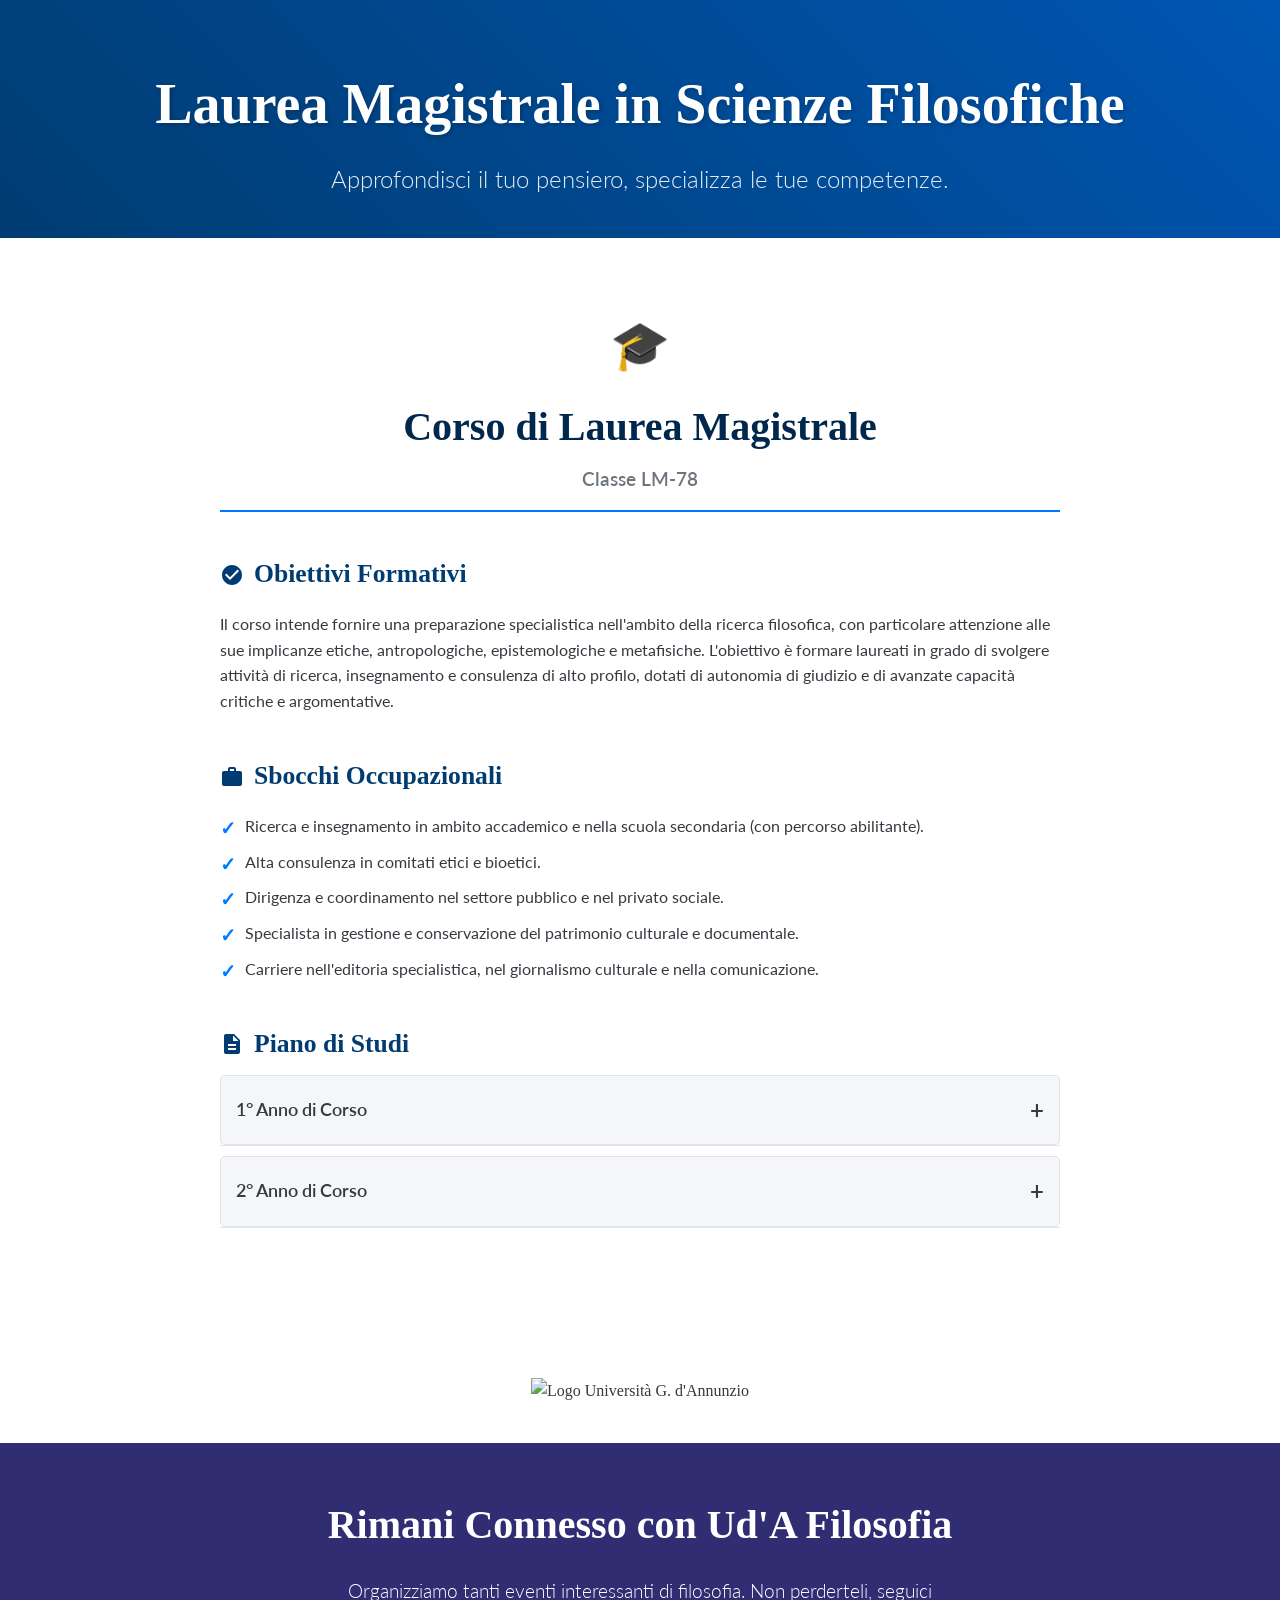
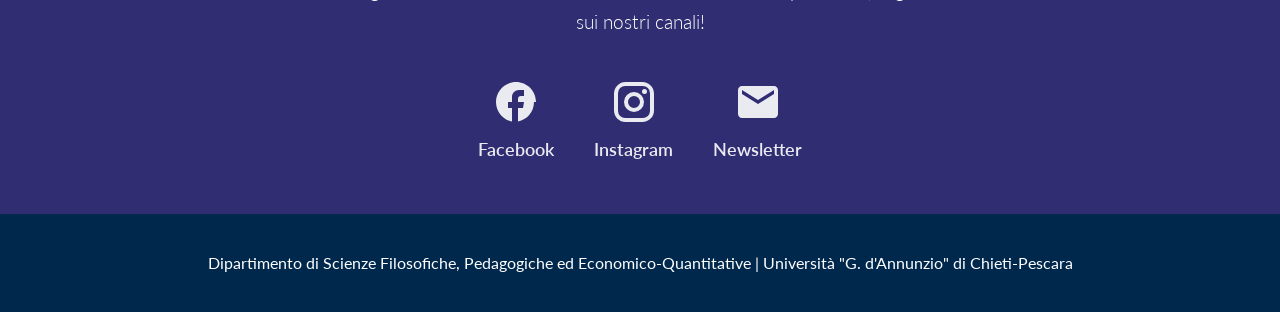
==== magistrale.html @ 6b023e6c "Create magistrale.html" ====
<!DOCTYPE html>
<html lang="it">
<head>
    <meta charset="UTF-8">
    <meta name="viewport" content="width=device-width, initial-scale=1.0">
    <title>Orientamento | Laurea Magistrale in Scienze Filosofiche (LM-78) | Ud'A</title>
    <link rel="preconnect" href="https://fonts.googleapis.com">
    <link rel="preconnect" href="https://fonts.gstatic.com" crossorigin>
    <link href="https://fonts.googleapis.com/css2?family=Lato:wght@300;400;700&display=swap" rel="stylesheet">
    <style>
        :root {
            --uda-blue: #003C71;
            --uda-lightblue: #007bff;
            --background-grey: #f4f6f8;
            --text-color: #343a40;
            --heading-color: #00284D;
            --border-color: #e1e5e9;
        }

        *, *::before, *::after {
            box-sizing: border-box;
        }

        body {
            font-family: 'Georgia', serif;
            margin: 0;
            color: var(--text-color);
            background-color: #fff;
            line-height: 1.6;
        }

        .container {
            max-width: 1200px;
            margin: 0 auto;
            padding: 0 20px;
        }
        
        /* --- Hero Header --- */
        .hero-header {
            background: linear-gradient(45deg, var(--uda-blue), #0056b3);
            color: white;
            padding: 60px 20px 40px;
            text-align: center;
        }
        .hero-header h1 {
            font-size: 3.5rem;
            font-weight: bold;
            margin: 0;
            text-shadow: 2px 2px 4px rgba(0,0,0,0.2);
        }
        .hero-header p {
            font-size: 1.5rem;
            font-family: 'Lato', sans-serif;
            font-weight: 300;
            margin: 10px 0 0;
            opacity: 0.9;
        }
        
        .intro-section {
            background-color: var(--background-grey);
            text-align: center;
            padding: 40px 20px;
        }
        .intro-section h3 {
            font-size: 2rem;
            color: var(--heading-color);
            margin-top: 0;
        }
        .intro-section p {
            max-width: 800px;
            margin: 0 auto;
            font-family: 'Lato', sans-serif;
            line-height: 1.7;
        }

        .main-content {
            padding: 40px 0;
            background-color: #fff;
        }

        .curriculum-column {
            background-color: white;
            padding: 30px;
            max-width: 900px;
            margin: 0 auto;
        }
        
        .curriculum-header {
            text-align: center;
            border-bottom: 2px solid var(--uda-lightblue);
            padding-bottom: 15px;
            margin-bottom: 30px;
        }
        .curriculum-header .icon {
            font-size: 3rem;
            color: var(--uda-lightblue);
        }
        .curriculum-header h4 {
            font-size: 2.5rem;
            color: var(--heading-color);
            margin: 10px 0 5px;
        }
        .curriculum-header .class-id {
            font-size: 1.2rem;
            color: #6c757d;
            font-family: 'Lato', sans-serif;
            font-weight: 600;
        }
        
        .info-block {
            margin-bottom: 40px;
        }

        .info-block h5 {
            font-size: 1.6rem;
            color: var(--uda-blue);
            margin-bottom: 10px;
            display: flex;
            align-items: center;
        }
        
        .info-block .icon-svg {
            margin-right: 10px;
            fill: var(--uda-blue);
        }
        .info-block p, .info-block ul {
             font-family: 'Lato', sans-serif;
        }
        .info-block ul {
            list-style: none;
            padding-left: 0;
        }
        .info-block li {
            margin-bottom: 10px;
            position: relative;
            padding-left: 25px;
        }
        .info-block li::before {
            content: '✓';
            color: var(--uda-lightblue);
            position: absolute;
            left: 0;
            font-weight: bold;
            font-size: 1.2rem;
        }


        .accordion-item-header {
            padding: 15px;
            cursor: pointer;
            font-family: 'Lato', sans-serif;
            font-weight: 600;
            font-size: 1.1rem;
            display: flex;
            justify-content: space-between;
            align-items: center;
            background-color: var(--background-grey);
            border: 1px solid var(--border-color);
            border-radius: 5px;
            margin-top: 10px;
            transition: background-color 0.3s, color 0.3s;
        }
        .accordion-item-header:hover { background-color: #e9ecef; }
        .accordion-item-header::after { content: '+'; font-size: 1.5rem; transition: transform 0.3s; }
        .accordion-item.active .accordion-item-header::after { transform: rotate(45deg); }
        .accordion-item-body {
            max-height: 0;
            overflow: hidden;
            transition: max-height 0.4s ease-out, padding 0.4s ease-out;
            border: 1px solid var(--border-color);
            border-top: none;
            border-radius: 0 0 5px 5px;
            padding: 0 20px;
            font-family: 'Lato', sans-serif;
        }
         .accordion-item-body ul { list-style: none; padding: 0; margin: 15px 0; }
         .accordion-item-body li { margin-bottom: 10px; position: relative; padding-left: 20px; }
         .accordion-item-body li::before {
            content: '›';
            color: var(--uda-lightblue);
            position: absolute;
            left: 0;
            font-weight: bold;
            font-size: 1.2rem;
            top: -3px;
        }

        .logo-section {
            background-color: #fff;
            padding: 40px 20px;
            text-align: center;
        }
        .logo-section img {
            height: 100px;
            max-width: 100%;
        }

        .social-section {
            background-color: #302d73;
            color: white;
            padding: 50px 20px;
            text-align: center;
        }
        .social-section h3 {
            font-size: 2.5rem;
            font-weight: 700;
            margin-top: 0;
            margin-bottom: 10px;
        }
        .social-section p {
            font-size: 1.2rem;
            font-family: 'Lato', sans-serif;
            font-weight: 300;
            margin-bottom: 40px;
            max-width: 600px;
            margin-left: auto;
            margin-right: auto;
        }
        .social-links {
            display: flex;
            justify-content: center;
            align-items: center;
            gap: 40px;
            flex-wrap: wrap;
        }
        .social-links a {
            color: white;
            text-decoration: none;
            font-size: 1.1rem;
            font-family: 'Lato', sans-serif;
            font-weight: 600;
            display: flex;
            flex-direction: column;
            align-items: center;
            gap: 10px;
            transition: transform 0.3s, opacity 0.3s;
            opacity: 0.9;
        }
        .social-links a:hover {
            transform: scale(1.1);
            opacity: 1;
        }
        .social-links svg {
            width: 48px;
            height: 48px;
            fill: white;
        }

        footer {
            background-color: var(--heading-color);
            color: white;
            text-align: center;
            padding: 20px;
            font-family: 'Lato', sans-serif;
        }

    </style>
</head>
<body>

    <header class="hero-header">
        <div class="container">
            <h1>Laurea Magistrale in Scienze Filosofiche</h1>
            <p>Approfondisci il tuo pensiero, specializza le tue competenze.</p>
        </div>
    </header>

    <main class="main-content">
        <div class="curriculum-column">
            <div class="curriculum-header">
                <span class="icon">🎓</span>
                <h4>Corso di Laurea Magistrale</h4>
                <span class="class-id">Classe LM-78</span>
            </div>
            
            <div class="info-block">
                <h5>
                    <svg class="icon-svg" xmlns="http://www.w3.org/2000/svg" height="24" viewBox="0 0 24 24" width="24"><path d="M0 0h24v24H0z" fill="none"/><path d="M12 2C6.48 2 2 6.48 2 12s4.48 10 10 10 10-4.48 10-10S17.52 2 12 2zm-2 15l-5-5 1.41-1.41L10 14.17l7.59-7.59L19 8l-9 9z"/></svg>
                    Obiettivi Formativi
                </h5>
                <p>Il corso intende fornire una preparazione specialistica nell'ambito della ricerca filosofica, con particolare attenzione alle sue implicanze etiche, antropologiche, epistemologiche e metafisiche. L'obiettivo è formare laureati in grado di svolgere attività di ricerca, insegnamento e consulenza di alto profilo, dotati di autonomia di giudizio e di avanzate capacità critiche e argomentative.</p>
            </div>

            <div class="info-block">
                 <h5>
                    <svg class="icon-svg" xmlns="http://www.w3.org/2000/svg" height="24" viewBox="0 0 24 24" width="24"><path d="M0 0h24v24H0z" fill="none"/><path d="M20 6h-4V4c0-1.11-.89-2-2-2h-4c-1.11 0-2 .89-2 2v2H4c-1.11 0-1.99.89-1.99 2L2 19c0 1.11.89 2 2 2h16c1.11 0 2-.89 2-2V8c0-1.11-.89-2-2-2zm-6 0h-4V4h4v2z"/></svg>
                    Sbocchi Occupazionali
                </h5>
                <ul>
                    <li>Ricerca e insegnamento in ambito accademico e nella scuola secondaria (con percorso abilitante).</li>
                    <li>Alta consulenza in comitati etici e bioetici.</li>
                    <li>Dirigenza e coordinamento nel settore pubblico e nel privato sociale.</li>
                    <li>Specialista in gestione e conservazione del patrimonio culturale e documentale.</li>
                    <li>Carriere nell'editoria specialistica, nel giornalismo culturale e nella comunicazione.</li>
                </ul>
            </div>

            <div class="info-block">
                <h5>
                     <svg class="icon-svg" xmlns="http://www.w3.org/2000/svg" height="24" viewBox="0 0 24 24" width="24"><path d="M0 0h24v24H0z" fill="none"/><path d="M14 2H6c-1.1 0-1.99.9-1.99 2L4 20c0 1.1.89 2 1.99 2H18c1.1 0 2-.9 2-2V8l-6-6zm2 16H8v-2h8v2zm0-4H8v-2h8v2zm-3-5V3.5L18.5 9H13z"/></svg>
                    Piano di Studi
                </h5>
                <div class="accordion">
                    <div class="accordion-item"><div class="accordion-item-header">1° Anno di Corso</div><div class="accordion-item-body">
                        <strong>Insegnamenti Obbligatori:</strong>
                        <ul>
                            <li>Storia della filosofia medievale</li>
                            <li>Filosofia teoretica</li>
                            <li>Estetica</li>
                        </ul>
                        <strong>Insegnamenti a Scelta:</strong>
                        <ul>
                            <li>Filosofia del linguaggio</li>
                            <li>Logica e filosofia della scienza</li>
                        </ul>
                        <ul>
                            <li>Antropologia filosofica</li>
                            <li>Storia della filosofia antica</li>
                            <li>Storia della filosofia moderna</li>
                        </ul>
                         <strong>Altre attività:</strong>
                        <ul><li>Crediti a scelta libera (12 CFU)</li></ul>
                    </div></div>
                    <div class="accordion-item"><div class="accordion-item-header">2° Anno di Corso</div><div class="accordion-item-body">
                        <strong>Insegnamenti Obbligatori:</strong>
                        <ul>
                            <li>Ermeneutica filosofica</li>
                            <li>Filosofia morale</li>
                        </ul>
                         <strong>Insegnamenti a Scelta:</strong>
                        <ul>
                            <li>Storia della filosofia contemporanea</li>
                            <li>Filosofia politica</li>
                            <li>Filosofia della religione</li>
                        </ul>
                        <ul>
                            <li>Storia delle dottrine politiche</li>
                            <li>Storia del cristianesimo e delle chiese</li>
                        </ul>
                        <strong>Altre attività:</strong>
                        <ul>
                            <li>Prova finale</li>
                            <li>Tirocinio: un'occasione formativa opzionale per chi desidera un'esperienza in azienda.</li>
                        </ul>
                    </div></div>
                </div>
            </div>
        </div>
    </main>
    
    <section class="logo-section">
        <div class="container">
            <img src="https://i.imgur.com/lZyoC0Y.png" alt="Logo Università G. d'Annunzio">
        </div>
    </section>

    <section class="social-section">
        <div class="container">
            <h3>Rimani Connesso con Ud'A Filosofia</h3>
            <p>Organizziamo tanti eventi interessanti di filosofia. Non perderteli, seguici sui nostri canali!</p>
            <div class="social-links">
                <a href="https://www.facebook.com/profile.php?id=61556975157665" target="_blank" rel="noopener noreferrer">
                    <svg xmlns="http://www.w3.org/2000/svg" viewBox="0 0 24 24"><path d="M22 12c0-5.52-4.48-10-10-10S2 6.48 2 12c0 4.84 3.44 8.87 8 9.8V15H8v-3h2V9.5C10 7.57 11.57 6 13.5 6H16v3h-1.5c-1 0-1.5.5-1.5 1.5V12h3l-.5 3h-2.5v6.8c4.56-.93 8-4.96 8-9.8z"/></svg>
                    <span>Facebook</span>
                </a>
                <a href="https://www.instagram.com/udafilosofia/" target="_blank" rel="noopener noreferrer">
                    <svg xmlns="http://www.w3.org/2000/svg" viewBox="0 0 24 24"><path d="M7.8 2h8.4C19.4 2 22 4.6 22 7.8v8.4a5.8 5.8 0 0 1-5.8 5.8H7.8C4.6 22 2 19.4 2 16.2V7.8A5.8 5.8 0 0 1 7.8 2m-.2 2A3.6 3.6 0 0 0 4 7.6v8.8A3.6 3.6 0 0 0 7.6 20h8.8a3.6 3.6 0 0 0 3.6-3.6V7.6A3.6 3.6 0 0 0 16.4 4H7.6m9.65 1.5a1.25 1.25 0 0 1 1.25 1.25A1.25 1.25 0 0 1 17.25 8 1.25 1.25 0 0 1 16 6.75a1.25 1.25 0 0 1 1.25-1.25M12 7a5 5 0 0 1 5 5 5 5 0 0 1-5 5 5 5 0 0 1-5-5 5 5 0 0 1 5-5m0 2a3 3 0 0 0-3 3 3 3 0 0 0 3 3 3 3 0 0 0 3-3 3 3 0 0 0-3-3z"/></svg>
                    <span>Instagram</span>
                </a>
                <a href="https://unich.us21.list-manage.com/subscribe?u=9ca9f5a93de35b7841943af66&id=f75364d816" target="_blank" rel="noopener noreferrer">
                     <svg xmlns="http://www.w3.org/2000/svg" viewBox="0 0 24 24"><path d="M20 4H4c-1.1 0-1.99.9-1.99 2L2 18c0 1.1.9 2 2 2h16c1.1 0 2-.9 2-2V6c0-1.1-.9-2-2-2zm0 4l-8 5-8-5V6l8 5 8-5v2z"/></svg>
                    <span>Newsletter</span>
                </a>
            </div>
        </div>
    </section>
    
    <footer>
        <p>Dipartimento di Scienze Filosofiche, Pedagogiche ed Economico-Quantitative | Università "G. d'Annunzio" di Chieti-Pescara</p>
    </footer>

    <script>
        document.addEventListener('DOMContentLoaded', () => {
            const accordionItems = document.querySelectorAll('.accordion-item');
            accordionItems.forEach(item => {
                const header = item.querySelector('.accordion-item-header');
                header.addEventListener('click', () => {
                    const body = item.querySelector('.accordion-item-body');
                    const isActive = item.classList.contains('active');
                    if (isActive) {
                        item.classList.remove('active');
                        body.style.maxHeight = 0;
                    } else {
                        item.classList.add('active');
                        body.style.maxHeight = body.scrollHeight + 'px';
                    }
                });
            });
        });
    </script>
</body>
</html>
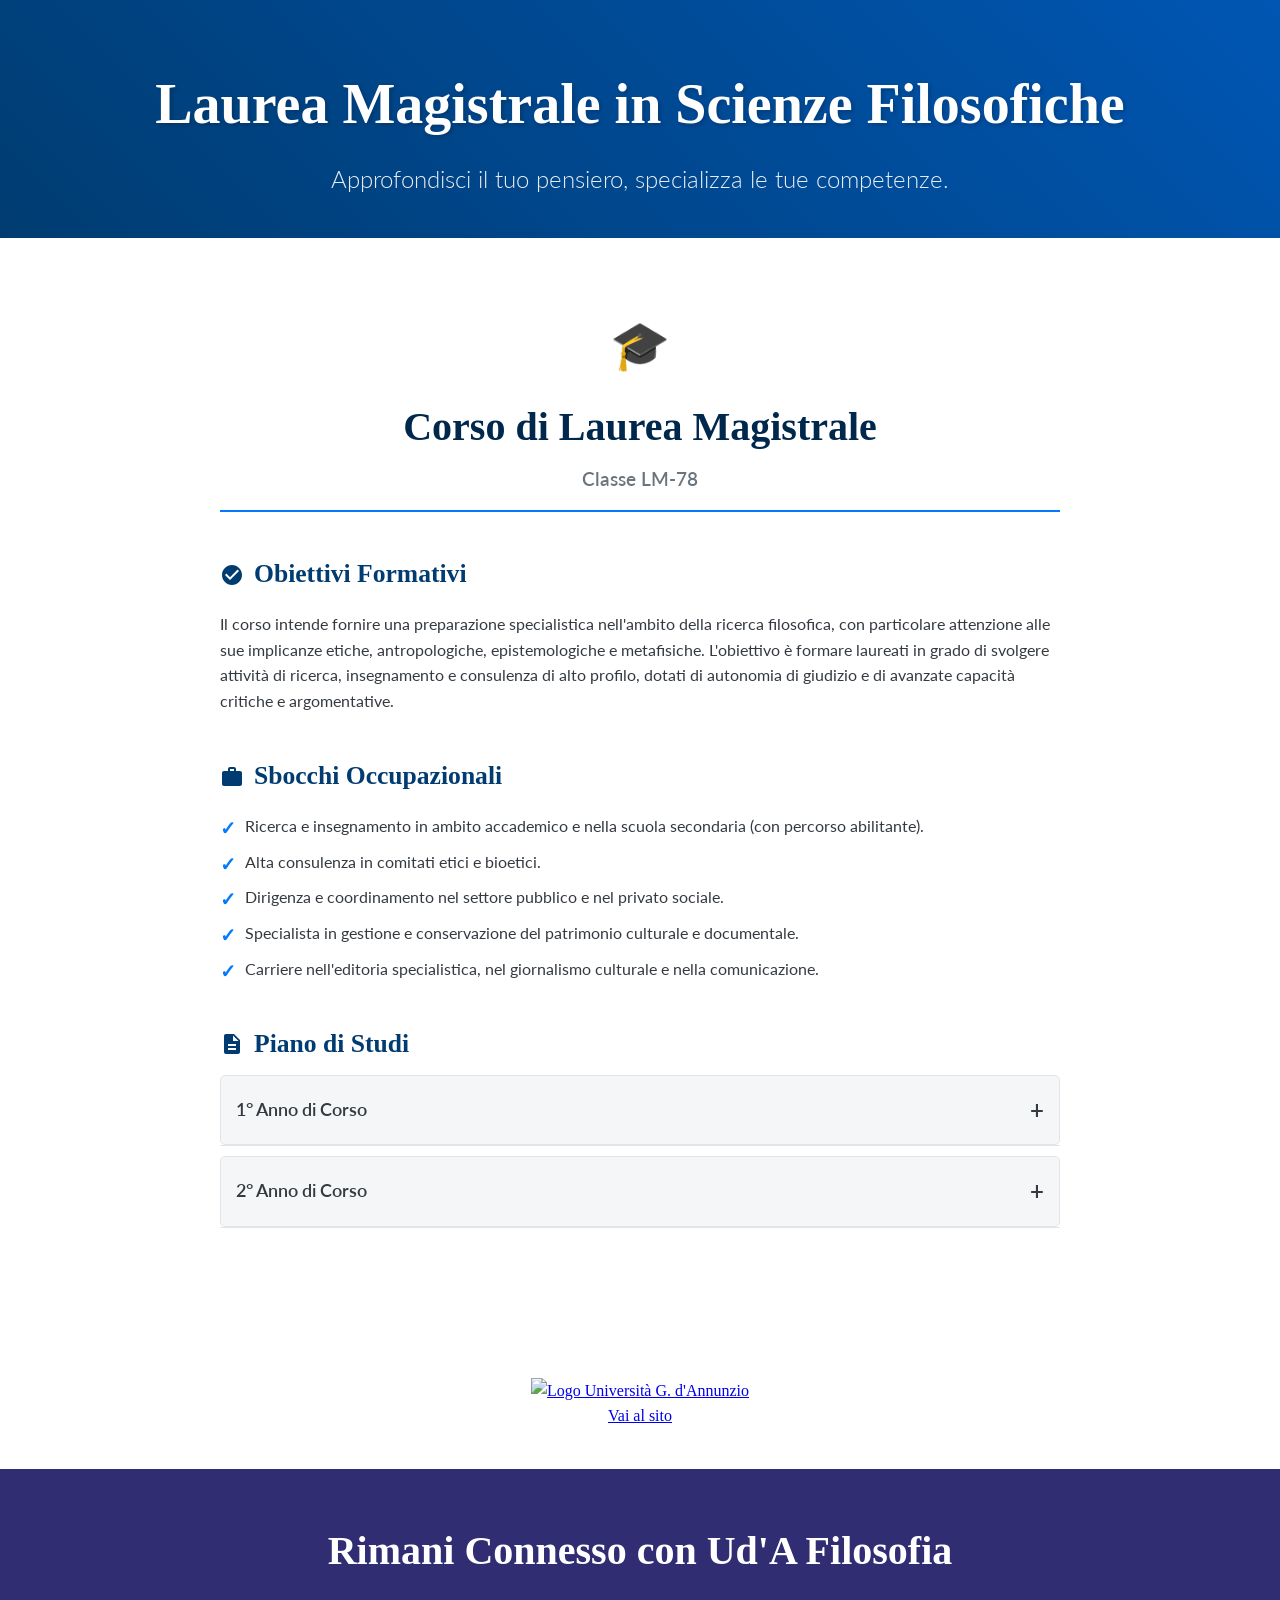
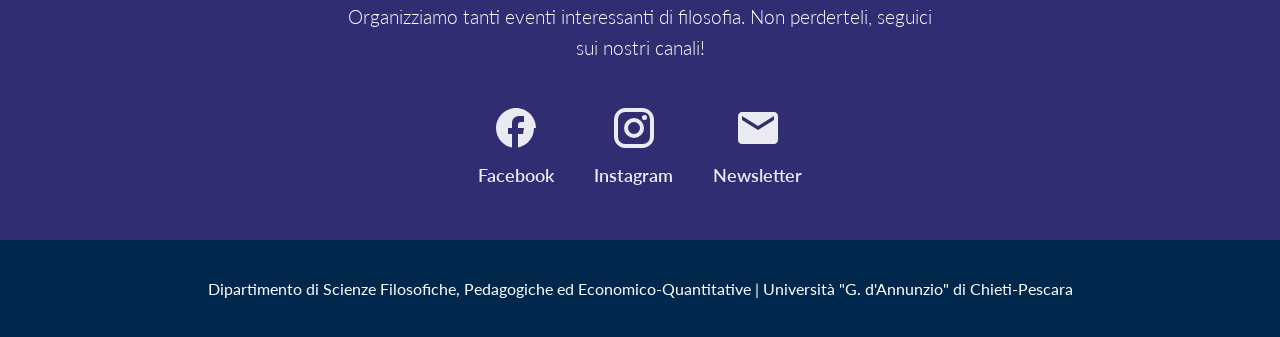
==== commit f0463d79: "Update magistrale.html" ====
--- a/magistrale.html
+++ b/magistrale.html
@@ -350,7 +350,8 @@
     
     <section class="logo-section">
         <div class="container">
-            <img src="https://i.imgur.com/lZyoC0Y.png" alt="Logo Università G. d'Annunzio">
+            <a href="https://unich.it"><img src="https://upload.wikimedia.org/wikipedia/commons/3/3c/Seal_of_the_University_of_Chieti-Pescara.png" alt="Logo Università G. d'Annunzio"></a>
+            <a href="https://unich.it"><div>Vai al sito</div></a>
         </div>
     </section>
 
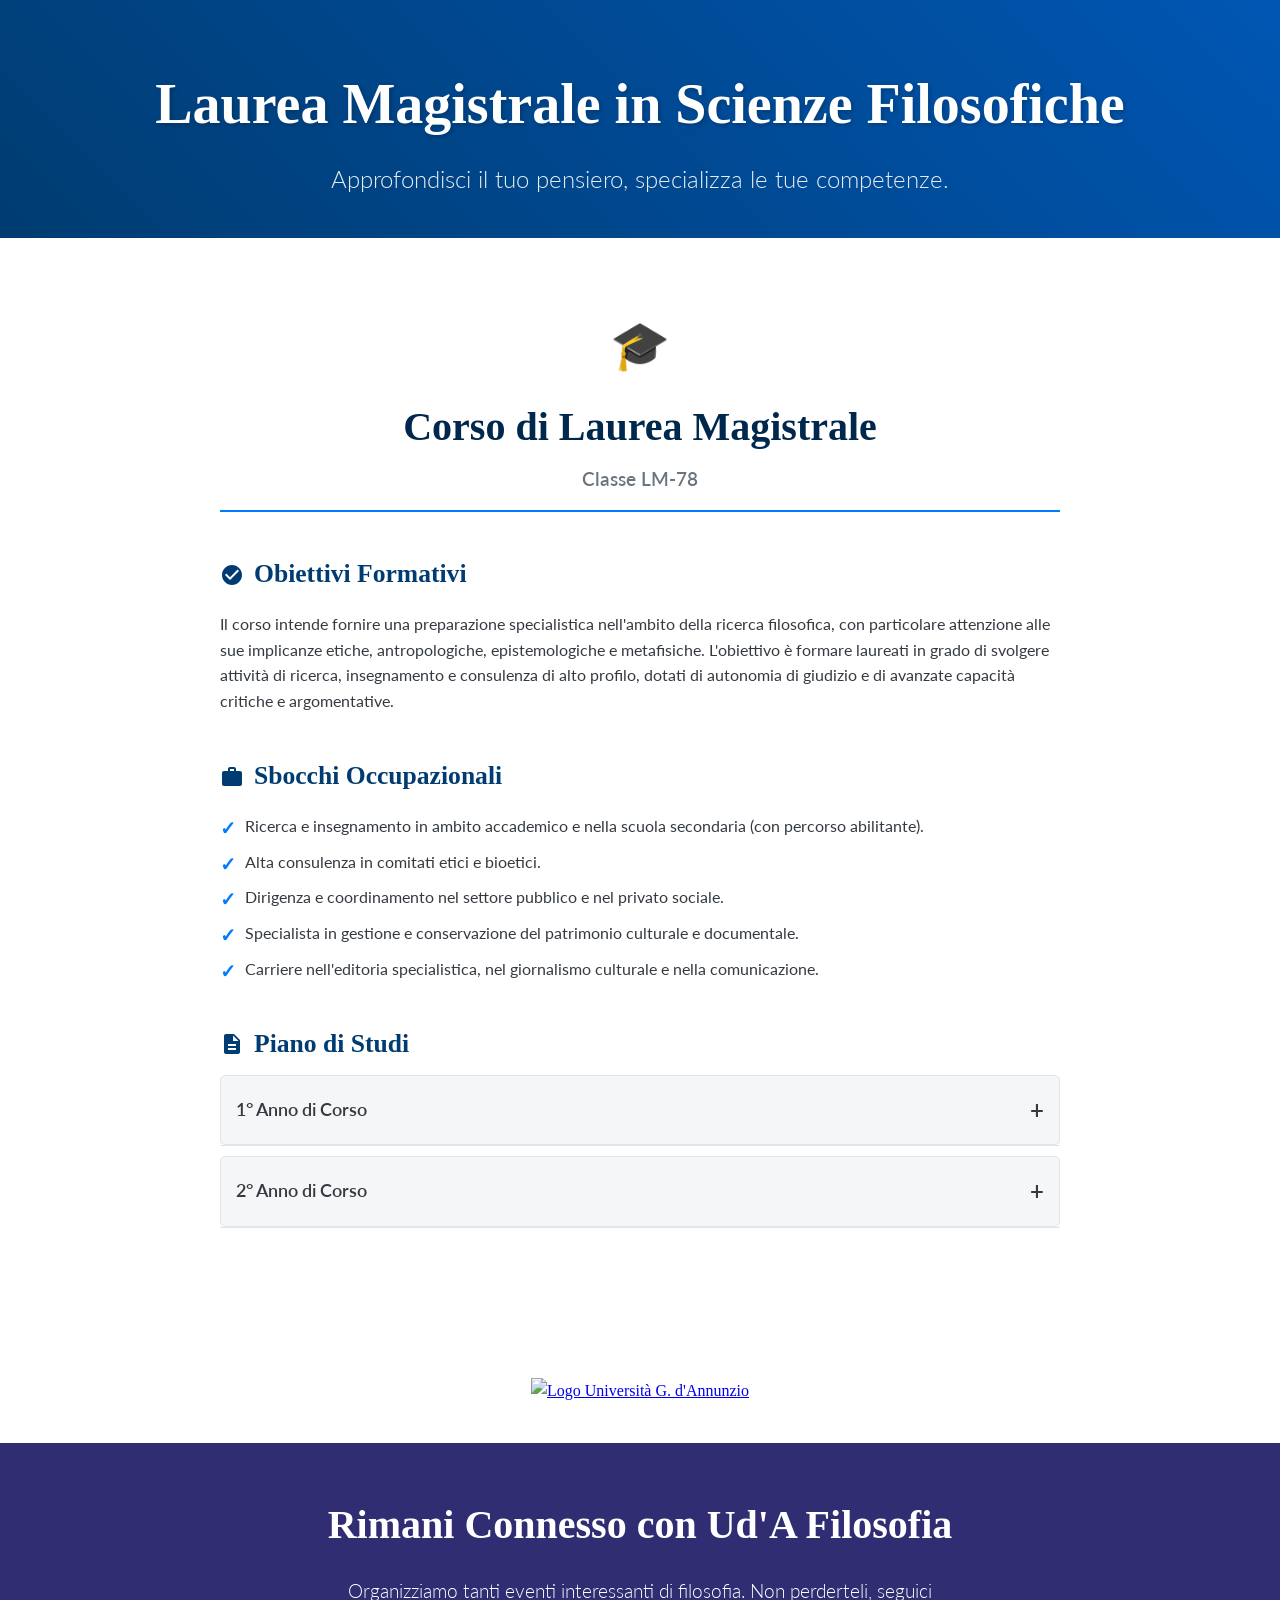
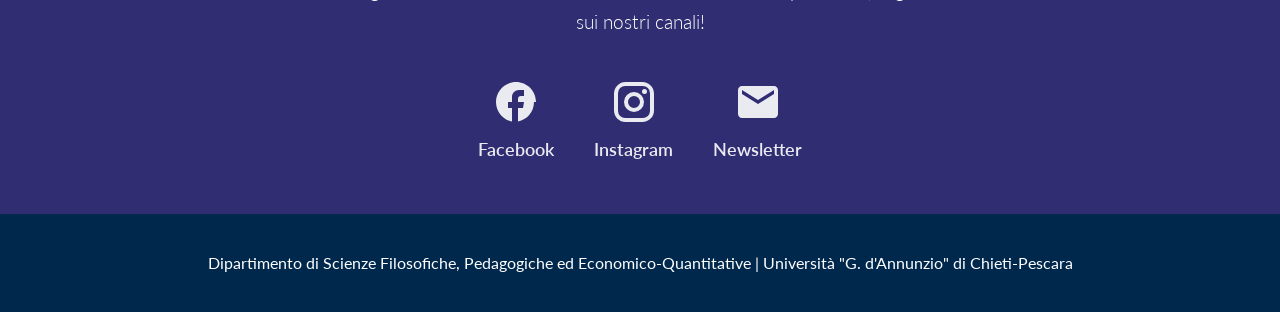
==== commit 792d78f7: "Update magistrale.html" ====
--- a/magistrale.html
+++ b/magistrale.html
@@ -350,8 +350,7 @@
     
     <section class="logo-section">
         <div class="container">
-            <a href="https://unich.it"><img src="https://upload.wikimedia.org/wikipedia/commons/3/3c/Seal_of_the_University_of_Chieti-Pescara.png" alt="Logo Università G. d'Annunzio"></a>
-            <a href="https://unich.it"><div>Vai al sito</div></a>
+            <a href="https://www.unich.it"><img src="https://upload.wikimedia.org/wikipedia/commons/3/3c/Seal_of_the_University_of_Chieti-Pescara.png" alt="Logo Università G. d'Annunzio"></a>
         </div>
     </section>
 
